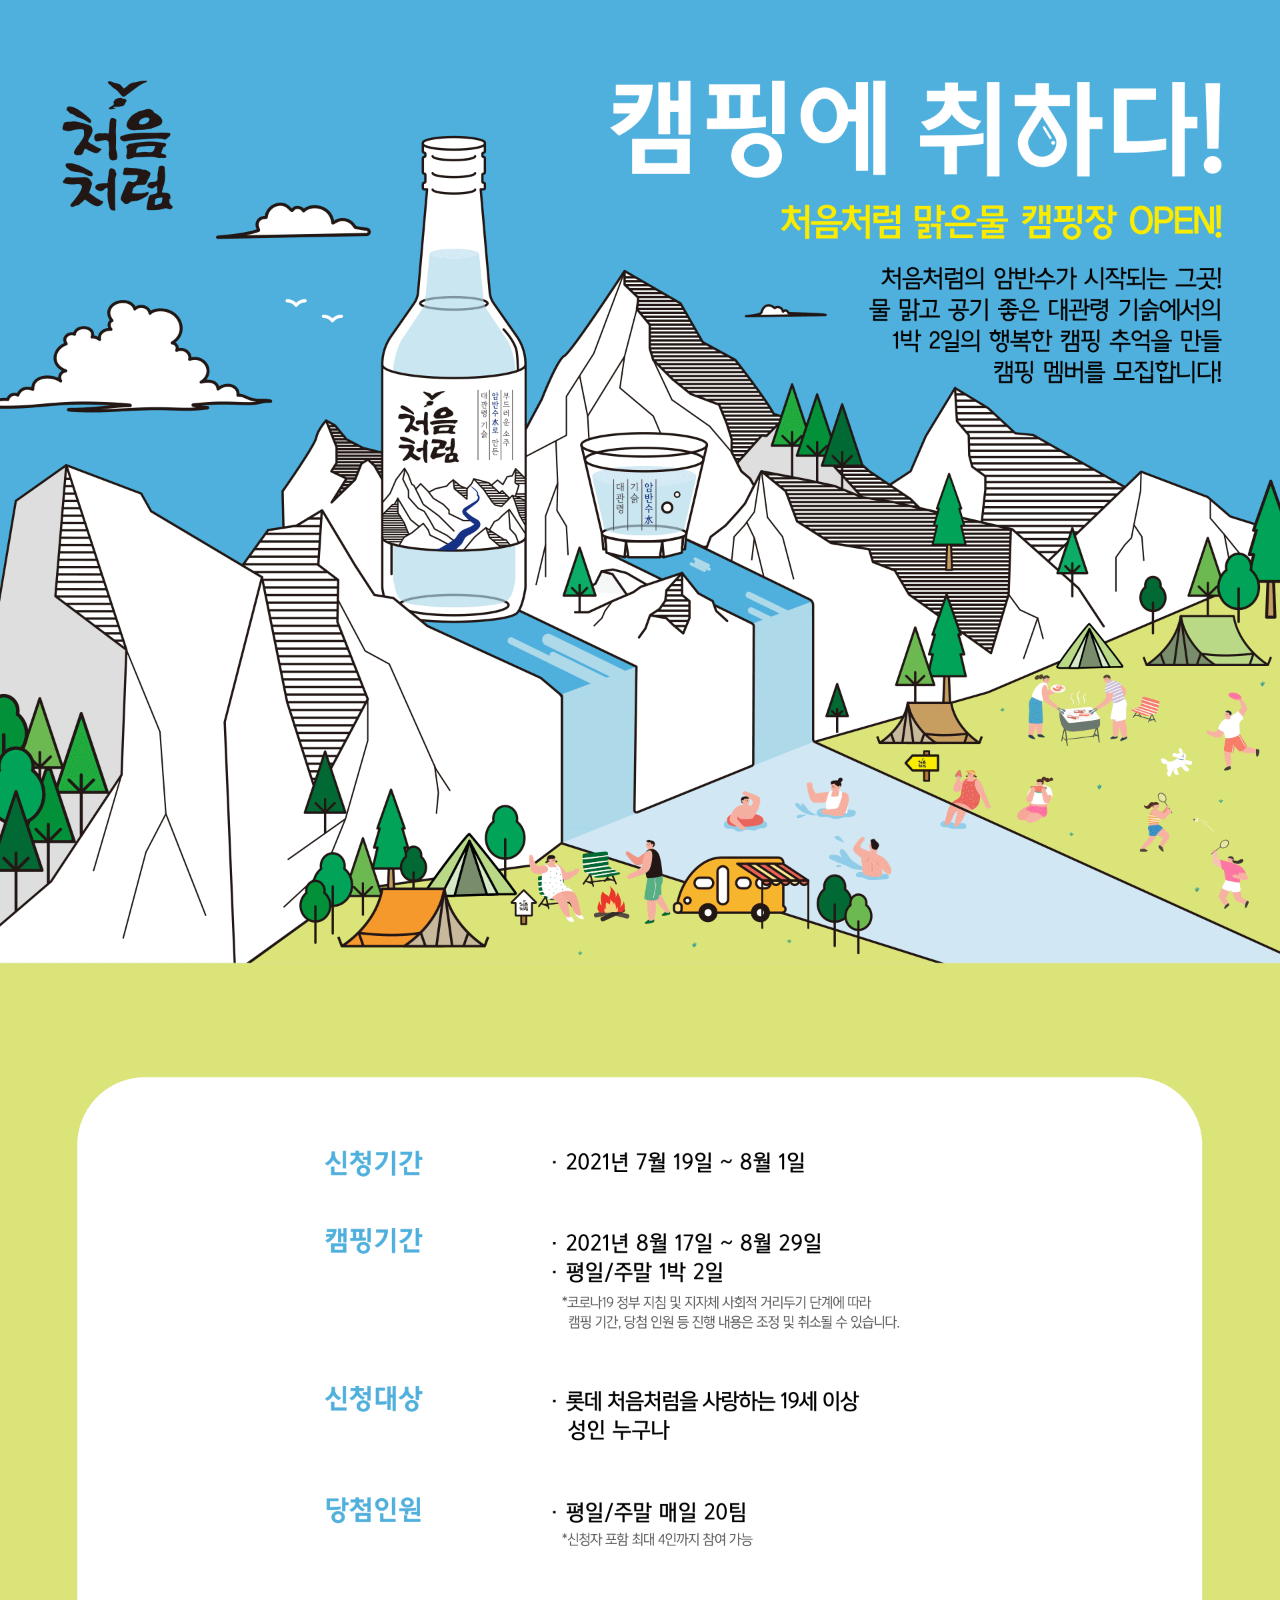
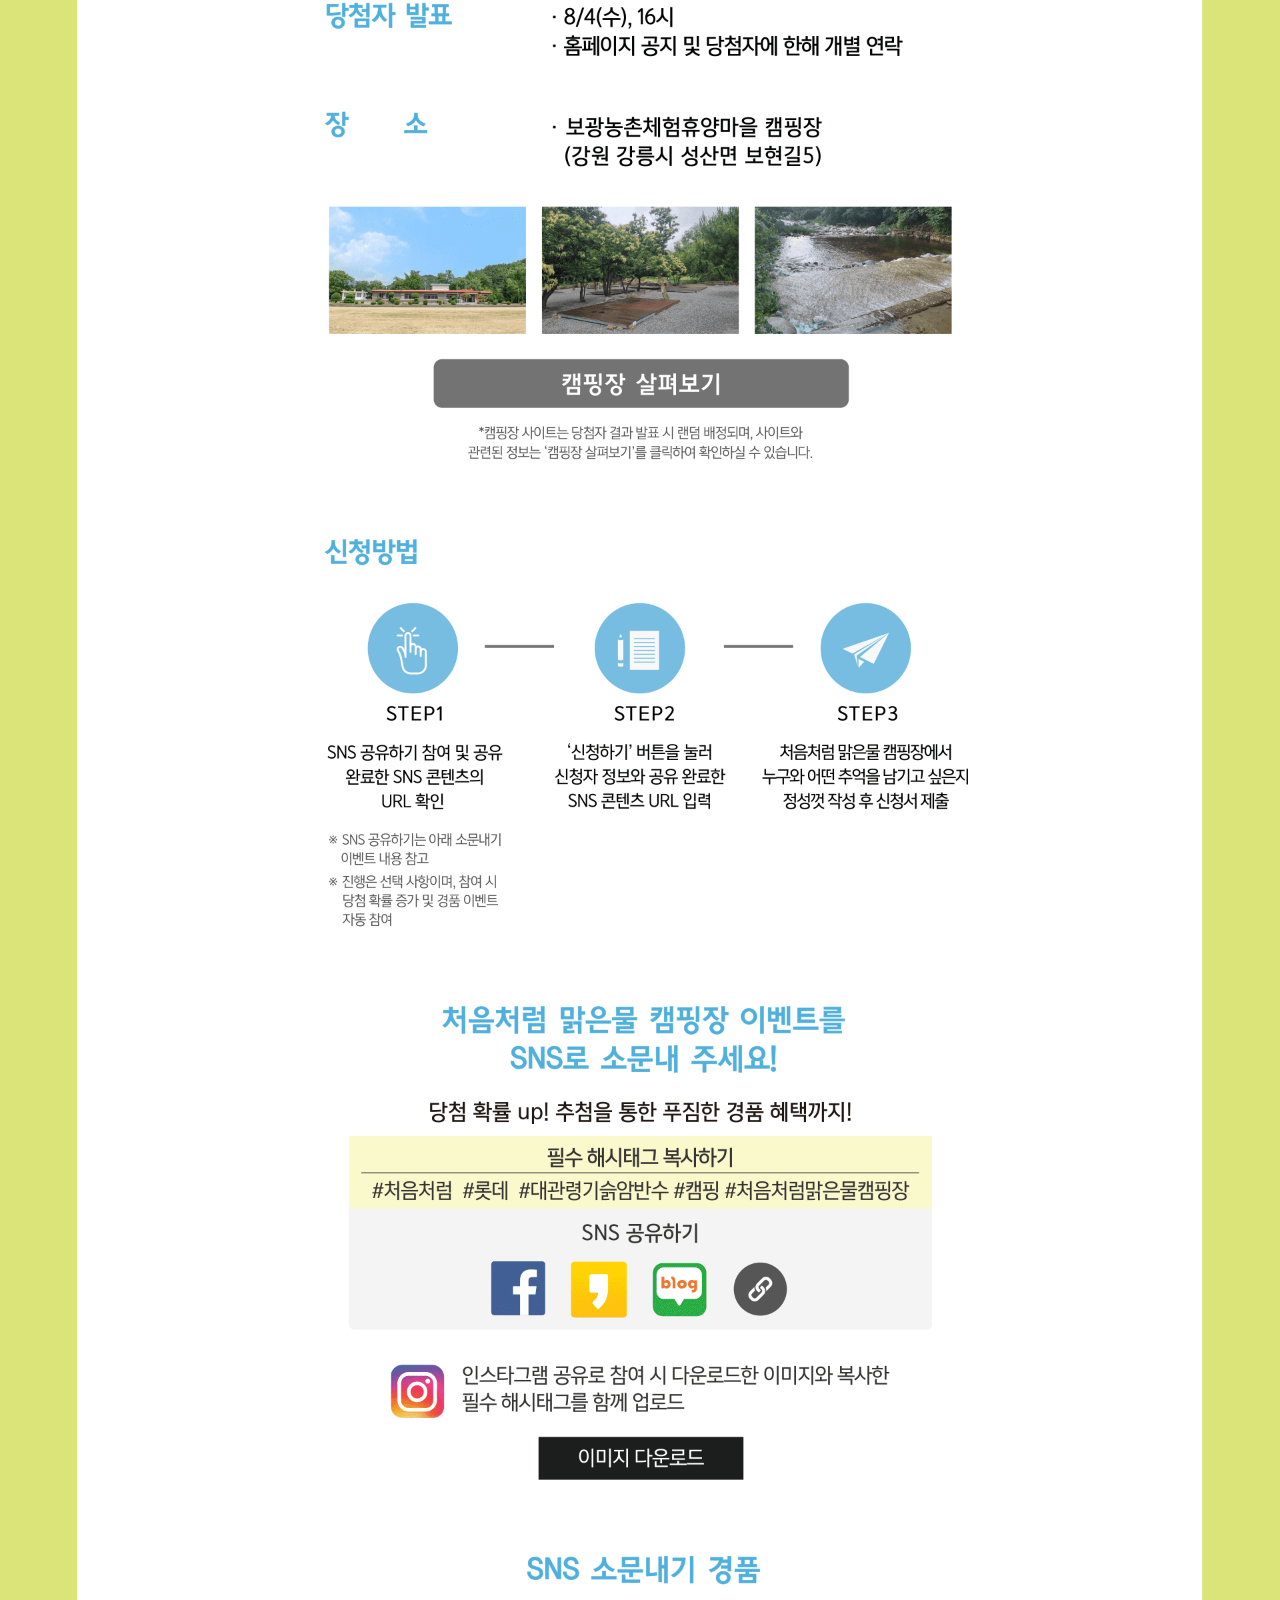
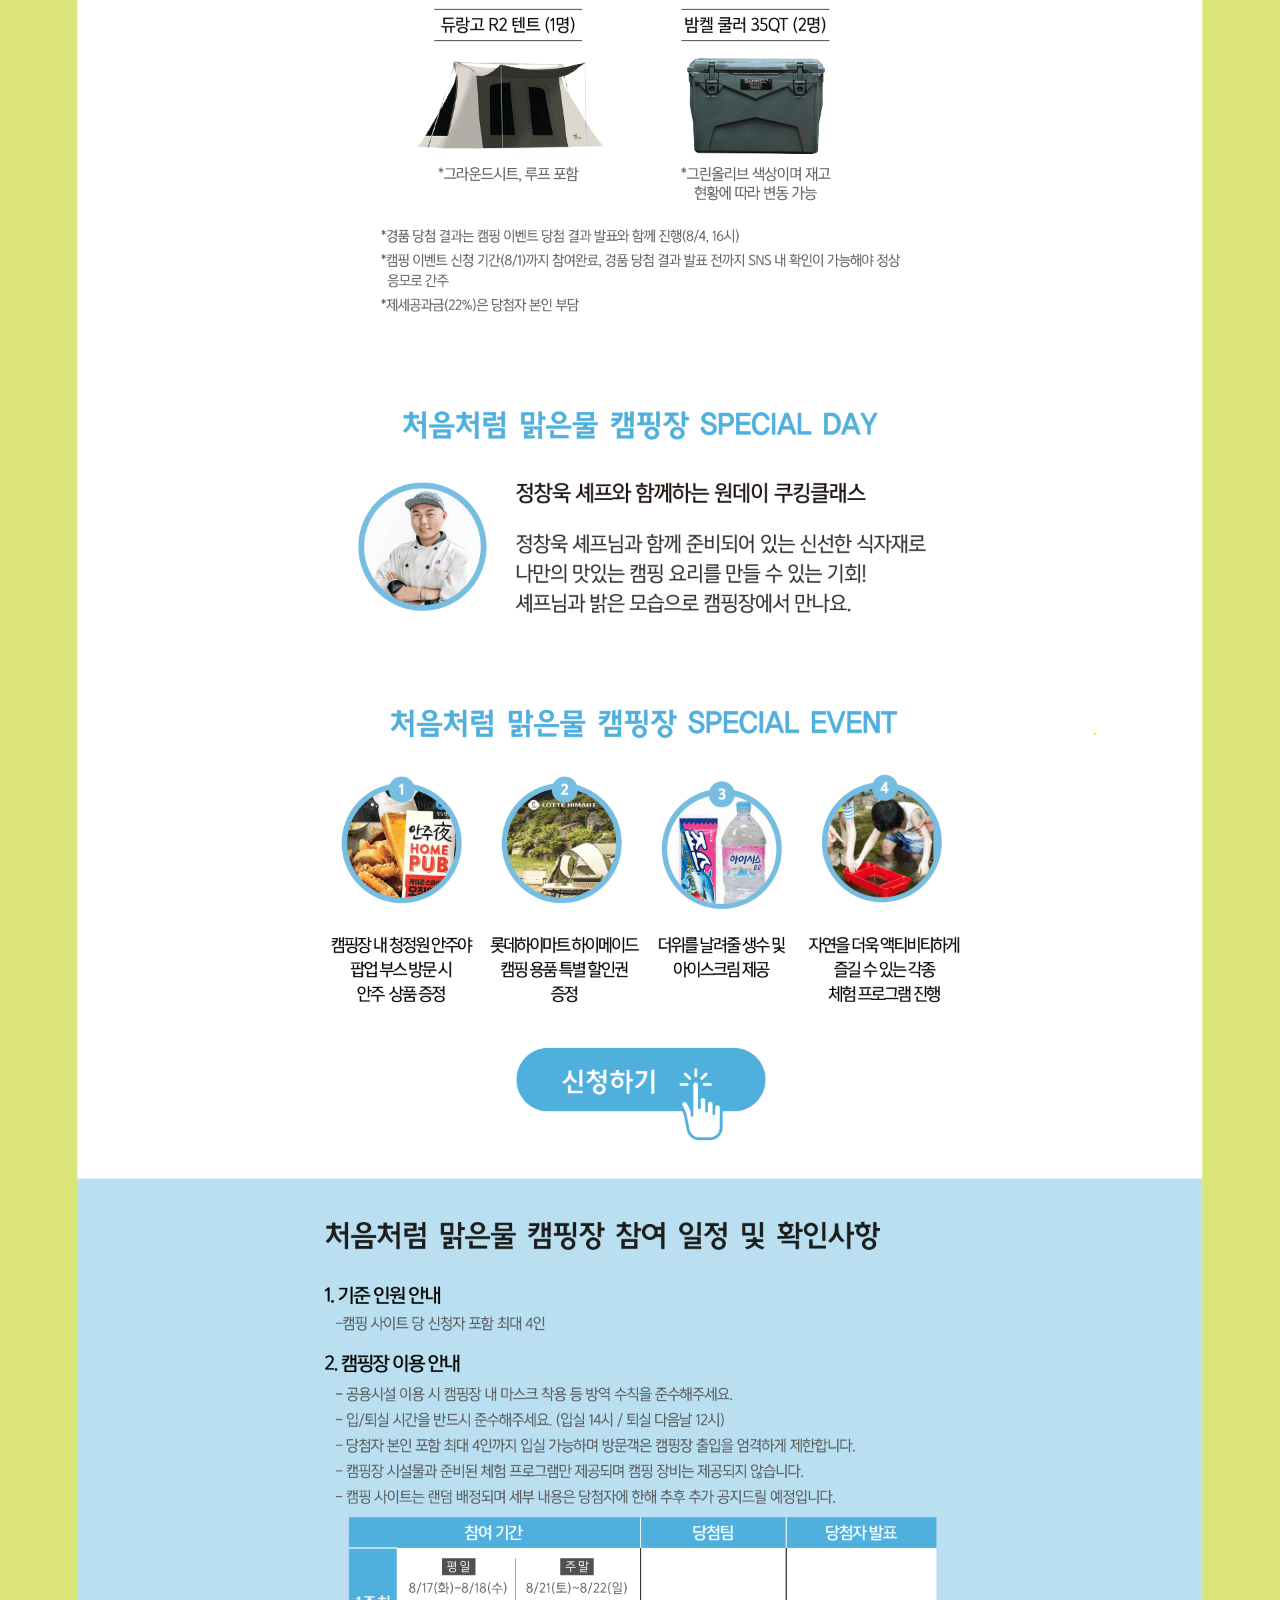
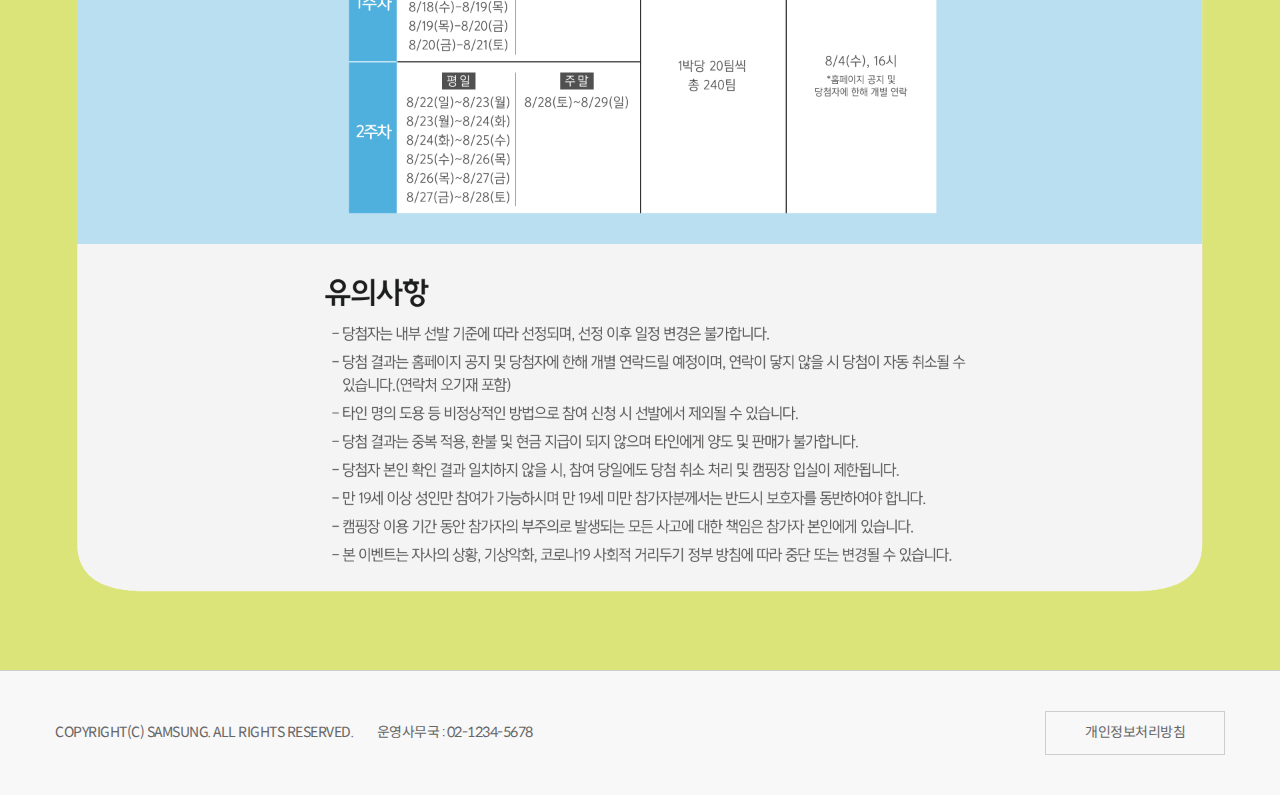
==== views/html/index.html @ e532ee81 "init" ====
<!Doctype html>
<html lang="ko">
    <head>
        <title>처음처럼, 캠핑에 취하다!</title>
        <meta charset="utf-8">
        <meta http-equiv="x-ua-compatible" content="IE=edge">
        <meta name="viewport" content="width=device-width, initial-scale=1.0, maximum-scale=1.0, minimum-scale=1.0, user-scalable=no">
        <meta name="format-detection" content="telephone=no"> <!-- remove phone number style in micrtEdge -->
        <meta name="author" content="univEBIZ-ZOoOe">
        <meta name="keywords" content="처음처럼, 캠핑, 캠핑장">
        <meta name="description" content="처음처럼에서 진행하는 캠핑 프로모션 이벤트">

        <meta property="og:type" content="website">
        <meta property="og:url" content="">
        <meta property="og:site-name" content="" >
        <meta property="og:title" content="처음처럼, 캠핑에 취하다!">
        <meta property="og:description" content="처음처럼에서 진행하는 캠핑 프로모션 이벤트">
        <meta property="og:image" content="../../content/images/share.png">
        <meta property="og:image:width" content="600">
        <meta property="og:image:height" content="315">
        
        <meta name="twitter:card" content="summary">
        <meta name="twitter:site" content="">
        <meta property="twitter:title" content="처음처럼, 캠핑에 취하다!">
        <meta property="twitter:description" content="처음처럼에서 진행하는 캠핑 프로모션 이벤트">
        <meta property="twitter:image" content="../../content/images/share.png">
        
        <link rel="icon" type="image/png" href="../../content/images/favicon.png">
        <link rel="shortcut icon" type="image/png" href="../../content/images/favicon.png">

        <link href="../../content/styles/style.css" rel="stylesheet">
        <link href="../../content/styles/content.css" rel="stylesheet">

        <script src="../../content/scripts/jquery-3.5.1.min.js"></script>
    </head>
    <body>
        <main>
            <figure class="main-vsl-figure mo-hide">
                <img src="../../content/images/main-visual-pc.png" alt="">
            </figure> <!-- //PC visual -->
            <figure class="main-vsl-figure mo-show"><img src="../../content/images/main-visual-mo.png" alt=""></figure> <!-- //Mobile visual -->
            <a href="http://bogwang.kr/" target="_blank" title="캠핑장 살펴보기 (새 창 이동)" class="main-btn__camp"><span class="txt-hidden">캠핑장 살펴보기</span></a> <!-- //캠핑장 살펴보기 버튼 -->
            <div class="main-sharebtn-box">
                <a href="javascript:void(0);" class="main-btn__share-facebook"><span class="txt-hidden">페이스북으로 공유하기</span></a>
                <a href="javascript:void(0);" class="main-btn__share-kakao"><span class="txt-hidden">카카오스토리로 공유하기</span></a>
                <a href="javascript:void(0);" class="main-btn__share-blog"><span class="txt-hidden">블로그로 공유하기</span></a>
                <a href="javascript:void(0);" class="main-btn__share-url"><span class="txt-hidden">url 복사하기</span></a>
            </div> <!-- //공유하기 버튼 -->
            <a href="javascript:void(0);" class="main-btn__download"><span class="txt-hidden">이미지 다운로드</span></a> <!-- //이미지 다운로드 버튼 -->
            <a href="applyForm.html" class="main-btn__apply"><span class="txt-hidden">신청하기</span></a> <!-- //신청하기 버튼 -->
        </main>
        <footer>
            <div class="grid1170">
                <div class="ft-wrap flex-box flex-spc__btw flex-align__cnt">
                    <div class="ft-info-box">
                        <span class="ft-info copyright fs14">COPYRIGHT(C) SAMSUNG. ALL RIGHTS RESERVED.</span>
                        <span class="ft-info fs14">운영사무국 : 02-1234-5678</span>
                    </div>
                    <div class="ft-btn-box">
                        <a href="policy.html" class="ft-btn fs14">개인정보처리방침</a>
                    </div>
                </div>
            </div>
        </footer>
    </body>
</html>
---- content/styles/style.css ----
@charset "utf-8";

/*==============================================

    --------------------------------------------
    * Date  :   2021.07.15
    * Name  :   style.css
    --------------------------------------------

    - css list -

    01. font.css
    02. reset.css
    03. layout.css

==============================================*/

@import "fonts.css";
@import "reset.css";
@import "layout.css";
---- content/styles/content.css ----
@charset "utf-8";

/*============================================================
footer
============================================================*/
footer {
  padding: 2rem 0;
  background-color: #f8f8f9;
  border-top: 1px solid #cecece;
}
.ft-info {
  display: inline-block;
  color: #666;
  vertical-align: middle;
}
.ft-info + .ft-info {
  padding-left: 1rem;
}
.ft-btn {
  display: inline-block;
  padding: 0.7rem 0;
  width: 9rem;
  text-align: center;
  line-height: 1;
  color: #666;
  border: 1px solid #cecece;
}

@media screen and (max-width: 575.98px) {
  .ft-wrap {
    flex-direction: column;
    text-align: center;
  }
  .ft-info-box,
  .ft-btn-box {
    width: 100%;
  }
  .ft-btn-box {
    padding-top: 1rem;
  }
  .ft-btn {
    padding: 1rem 0;
    width: 12rem;
  }
}

/*============================================================
common layout
============================================================*/
.cmn-area {
  padding: 4rem 0;
}

/*============================================================
common button
============================================================*/
.pagelink-btn-area {
  padding: 4rem 0 8rem;
}
.pagelink-btn-area .flex-box {
  justify-content: center;
}
[class^="pagelink-btn__"] {
  overflow: hidden;
  position: relative;
  display: inline-block;
  padding: 1rem 0;
  margin: 0 5px;
  width: 15rem;
  line-height: 1;
  text-align: center;
  border-radius: 4rem;
}
.pagelink-btn__type1 {
  color: #4fb0dd;
  border: 1px solid #4fb0dd;
}
.pagelink-btn__type2 {
  color: #fff;
  background-image: linear-gradient(to right, #4fb0dd, #11c5d7, #48d6bb, #91e196, #dbe479);
}
[class^="pagelink-btn__"]::before {
  content: "";
  position: absolute;
  top: 0;
  left: 0;
  -webkit-transform: translateX(-100%);
  transform: translateX(-100%);
  width: 100%;
  height: 100%;
  background-color: #4fb0dd;
  border-radius: 4rem;
  -webkit-transition: transform 0.75s cubic-bezier(0, 1.01, 0.13, 1.09);
  transition: transform 0.75s cubic-bezier(0, 1.01, 0.13, 1.09);
}
.pagelink-btn-label {
  display: inline-block;
  position: relative;
}
@-webkit-keyframes btnOverLabel {
  0% {
    -webkit-transform: translateX(-20%);
    transform: translateX(-20%);
  }
  50% {
    -webkit-transform: translateX(10%);
    transform: translateX(10%);
  }
  100% {
    -webkit-transform: translateX(0);
    transform: translateX(0);
  }
}
@keyframes btnOverLabel {
  0% {
    -webkit-transform: translateX(-20%);
    transform: translateX(-20%);
  }
  50% {
    -webkit-transform: translateX(10%);
    transform: translateX(10%);
  }
  100% {
    -webkit-transform: translateX(0);
    transform: translateX(0);
  }
}

@media screen and (min-width: 1376px) {
  [class^="pagelink-btn__"]:hover::before {
    -webkit-transform: translateX(0);
    transform: translateX(0);
  }
  [class^="pagelink-btn__"]:hover .pagelink-btn-label {
    -webkit-animation: btnOverLabel 0.5s linear;
    animation: btnOverLabel 0.5s linear;
    color: #fff;
  }
}
@media screen and (max-width: 575.98px) {
  .pagelink-btn-area .flex-box {
    justify-content: space-between;
  }
  [class^="pagelink-btn__"] {
    padding: 1.5rem 0;
    margin: 0;
    width: 49%;
  }
}

/*============================================================
common form
============================================================*/
/* common form layout
============================================================*/
.cmn-form-area {
  position: relative;
  padding: 4rem 0;
}
.cmn-form-wrap__col {
  display: flex;
  flex-wrap: wrap;
}
.cmn-form-tit {
  font-weight: 700;
}
.cmn-form-tit-idx {
  display: inline-block;
  padding: 5px 0.75rem 0 0;
  vertical-align: top;
}
.cmn-form-wrap__row .cmn-form-tit {
  padding-bottom: 2rem;
}
.cmn-form-wrap__col .cmn-form-tit {
  width: 10rem;
}
.cmn-form-wrap__col .cmn-form-field {
  width: calc(100% - 10rem);
}
.cmn-form-row {
  display: flex;
  flex-wrap: wrap;
  justify-content: space-between;
}
.cmn-form-row + .cmn-form-row {
  padding-top: 2rem;
}
.cmn-form-row .col1 {
  width: 100%;
}
.cmn-form-row .col2 {
  width: 48%;
}
.cmn-form-label {
  display: block;
  padding-bottom: 0.75rem;
  font-weight: 100;
  cursor: auto;
}
/* common form element
============================================================*/
.cmn-form-el-box {
  position: relative;
}
.cmn-form-el-box + .cmn-form-el-box {
  padding-top: 0.5rem;
}
.cmn-form-el {
  display: block;
  width: 100%;
  font-weight: 100;
  background-color: #f1f1f4;
  border: 1px solid #f1f1f4;
}
.cmn-form-el::placeholder {
  color: #999;
}
.cmn-form-el.has-formbtn {
  width: calc(100% - 9.5rem);
}
.cmn-form-btn {
  width: 9rem;
  height: 3rem;
  color: #fff;
  background-color: #999;
}
/* common form style
============================================================*/
.cmn-input-txt,
.cmn-input-pw {
  padding: 0 1rem;
  height: 3rem;
  line-height: 3rem;
}
.cmn-input-txt.added {
  margin-left: 1rem;
  width: 50%;
}
.cmn-select {
  padding: 0 4.5rem 0 1rem;
  height: 3rem;
  line-height: 3rem;
  background-repeat: no-repeat;
  background-position: center right 1.5rem;
  background-image: url("../images/form-select-arw.png");
  background-size: 0.5rem;
}
.cmn-select option {
  font-weight: 100;
}
.cmn-txtarea-box {
  position: relative;
}
.cmn-txtarea {
  padding: 1rem;
  height: 10rem;
}
.cmn-txtarea-counter {
  position: absolute;
  top: -2rem;
  right: 0;
  color: #666;
}
.cmn-term-box {
  overflow-y: scroll;
  padding: 1.5rem 2rem;
  height: 10rem;
  font-weight: 100;
  color: #666;
  background-color: #f2f3f4;
}
[class^="cmn-input-chk__"] {
  position: relative;
}
[class^="cmn-input-chk__"] input[type="checkbox"],
[class^="cmn-input-chk__"] input[type="radio"] {
  overflow: hidden;
  position: absolute;
  margin: -1px;
  width: 1px;
  height: 1px;
  clip: rect(0 0 0 0);
}
[class^="cmn-input-chk__"] label {
  display: inline-block;
  position: relative;
  font-weight: 100;
  padding-left: 2.25rem;
  cursor: pointer;
}
[class^="cmn-input-chk__"] label::before {
  content: "";
  position: absolute;
  left: 0;
  width: 1.5rem;
  height: 1.5rem;
  background-repeat: no-repeat;
  background-position: center;
  background-size: 100%;
}
.cmn-input-chk__rect label::before {
  top: -0.35rem;
  border: 2px solid #999;
  border-radius: 4px;
  -webkit-ransition: transform 0.25s cubic-bezier(0.15, 1.05, 0.54, 1.1);
  transition: transform 0.25s cubic-bezier(0.15, 1.05, 0.54, 1.1);
}
.cmn-input-chk__rect input:checked + label {
  color: #4fb0dd;
}
.cmn-input-chk__rect input:checked + label::before {
  top: -0.5rem;
  width: 0.75rem;
  height: 1.5rem;
  border-top: 0;
  border-left: 0;
  border-color: #4fb0dd;
  border-radius: 0;
  -webkit-transform: rotate(40deg);
  -webkit-transform-origin: 100% 100%;
  -webkit-backface-visibility: hidden;
  transform: rotate(40deg);
  transform-origin: 100% 100%;
  backface-visibility: hidden;
}
.cmn-input-chk__circ label::before {
  top: 50%;
  -webkit-transform: translateY(-50%);
  transform: translateY(-50%);
  background-image: url("../images/form-check-ico.png");
  background-color: #9ea1a2;
  border-radius: 100%;
}
.cmn-input-chk__circ input:checked + label::before {
  background-color: #4fb0dd;
}
.cmn-radio-btn-box {
  display: flex;
  flex-wrap: wrap;
  justify-content: space-between;
}
.cmn-radio-btn {
  position: relative;
}
.cmn-radio-btn input[type="radio"] {
  overflow: hidden;
  position: absolute;
  margin: -1px;
  width: 1px;
  height: 1px;
  clip: rect(0 0 0 0);
}
.cmn-radio-btn label {
  display: block;
  padding: 0.75rem 0;
  text-align: center;
  color: #fff;
  background-color: #999;
}
.cmn-radio-btn input[type="radio"]:checked + label {
  background-color: #4fb0dd;
}

@media screen and (max-width: 575.98px) {
  .cmn-form-wrap__col .cmn-form-tit {
    width: 100%;
  }
  .cmn-form-wrap__col .cmn-form-field {
    padding-top: 2rem;
    width: 100%;
  }
  .cmn-form-row > [class^="col"] {
    width: 100%;
  }
  .cmn-form-row > [class^="col"] + [class^="col"] {
    padding-top: 2rem;
  }
  .cmn-form-btn {
    height: 4.5rem;
  }
  .cmn-input-txt,
  .cmn-input-pw {
    height: 4.5rem;
    line-height: 4.5rem;
  }
  [class^="cmn-input-chk__"].added {
    width: 40%;
  }
  .cmn-input-txt.added {
    margin-left: 0;
    width: 60%;
  }
  .cmn-select {
    height: 4.5rem;
    line-height: 4.5rem;
    background-size: 1rem;
  }
  .cmn-input-chk-list li + li {
    padding-top: 2rem;
  }
  [class^="cmn-input-chk__"] label {
    padding-left: 3rem;
  }
  [class^="cmn-input-chk__"] label::before {
    width: 2rem;
    height: 2rem;
  }
  .cmn-radio-btn label {
    padding: 1.5rem 0;
  }
}

/*============================================================
content
============================================================*/
/* main
============================================================*/
main {
  position: relative;
}
[class^="main-btn__"] {
  position: absolute;
  display: block;
  /* background-color: rgba(255, 0, 0, 0.5); */
}
[class^="main-btn__share-"] {
  top: 52.31%;
  width: 4.16%;
  height: 1.02%;
}
.main-btn__camp {
  top: 35.8%;
  left: 33.85%;
  width: 32.45%;
  height: 0.89%;
}
.main-btn__share-facebook {
  left: 38.38%;
}
.main-btn__share-kakao {
  left: 44.63%;
}
.main-btn__share-blog {
  left: 51%;
}
.main-btn__share-url {
  left: 57.3%;
}
.main-btn__download {
  top: 55.5%;
  left: 42%;
  width: 16%;
  height: 0.8%;
}
.main-btn__apply {
  top: 77.65%;
  left: 40.36%;
  width: 19.43%;
  height: 1.16%;
}

@media screen and (max-width: 575.98px) {
  [class^="main-btn__share-"] {
    top: 47.35%;
    width: 5.8%;
    height: 0.55%;
  }
  .main-btn__camp {
    top: 33.2%;
    left: 25.85%;
    width: 48.75%;
    height: 0.55%;
  }
  .main-btn__share-facebook {
    left: 34.38%;
  }
  .main-btn__share-kakao {
    left: 43%;
  }
  .main-btn__share-blog {
    left: 51.35%;
  }
  .main-btn__share-url {
    left: 60%;
  }
  .main-btn__download {
    top: 49.13%;
    left: 35%;
    width: 30.5%;
    height: 0.6%;
  }
  .main-btn__apply {
    top: 73.85%;
    left: 28.36%;
    width: 43.8%;
    height: 1.1%;
  }
}

/*============================================================
apply
============================================================*/
.form-hd {
  position: relative;
  display: table;
  width: 100%;
  height: 31rem;
  color: #fff;
  background: url("../images/form-header-background.png") no-repeat center top;
  background-size: cover;
}
.form-hd-row {
  display: table-row;
}
.form-hd-cont {
  display: table-cell;
  vertical-align: middle;
}
.form-hd-tit {
  padding-top: 1rem;
  font-size: 3.5rem;
}
.form-hd-txt {
  padding-top: 1.5rem;
  font-size: 1.5rem;
  line-height: 1.4;
}

.form-select-shop .cmn-radio-btn-box {
  justify-content: flex-start;
}
.form-select-shop .cmn-radio-btn {
  margin: 3px 0.6% 3px 0;
  width: 24.5%;
}
.form-select-shop .cmn-radio-btn:nth-child(4n),
.form-select-shop .cmn-radio-btn:last-child {
  margin-right: 0;
}
.form-select-shop :disabled + label {
  color: #666;
  cursor: auto;
}
.form-select-shop :disabled + label .label {
  display: inline-block;
  padding: 7px 0 5px;
  margin-right: 5px;
  width: 2.5rem;
  line-height: 1;
  color: #f1f1f4;
  background-color: #666;
  border-radius: 3px;
  vertical-align: top;
}

@media screen and (max-width: 991.98px) {
  .form-select-shop label {
    height: 100%;
  }
}
@media screen and (max-width: 575.98px) {
  .form-select-shop .cmn-radio-btn {
    margin-right: 2%;
    width: 49%;
  }
  .form-select-shop .cmn-radio-btn:nth-child(4n) {
    margin-right: 2%;
  }
  .form-select-shop .cmn-radio-btn:nth-child(2n) {
    margin-right: 0;
  }
  .form-select-shop :disabled + label .label {
    width: 3.5rem;
  }
}
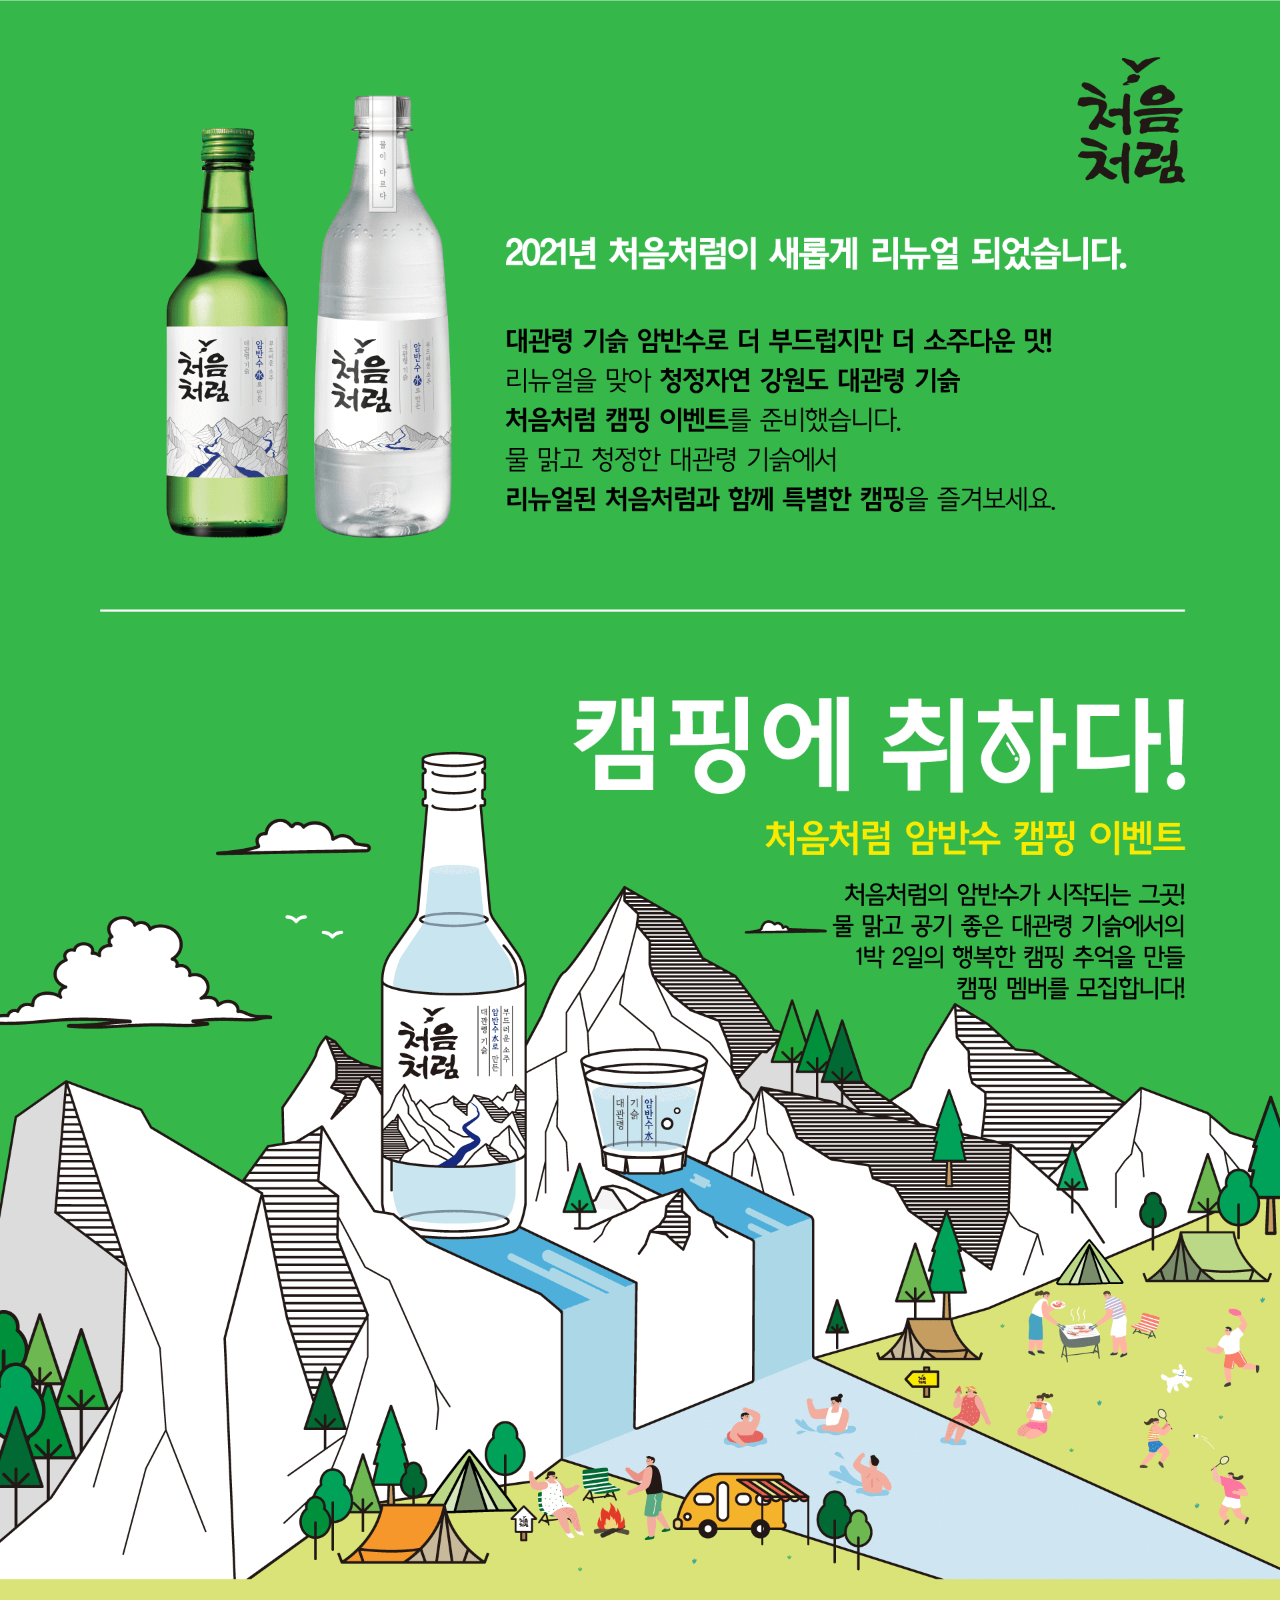
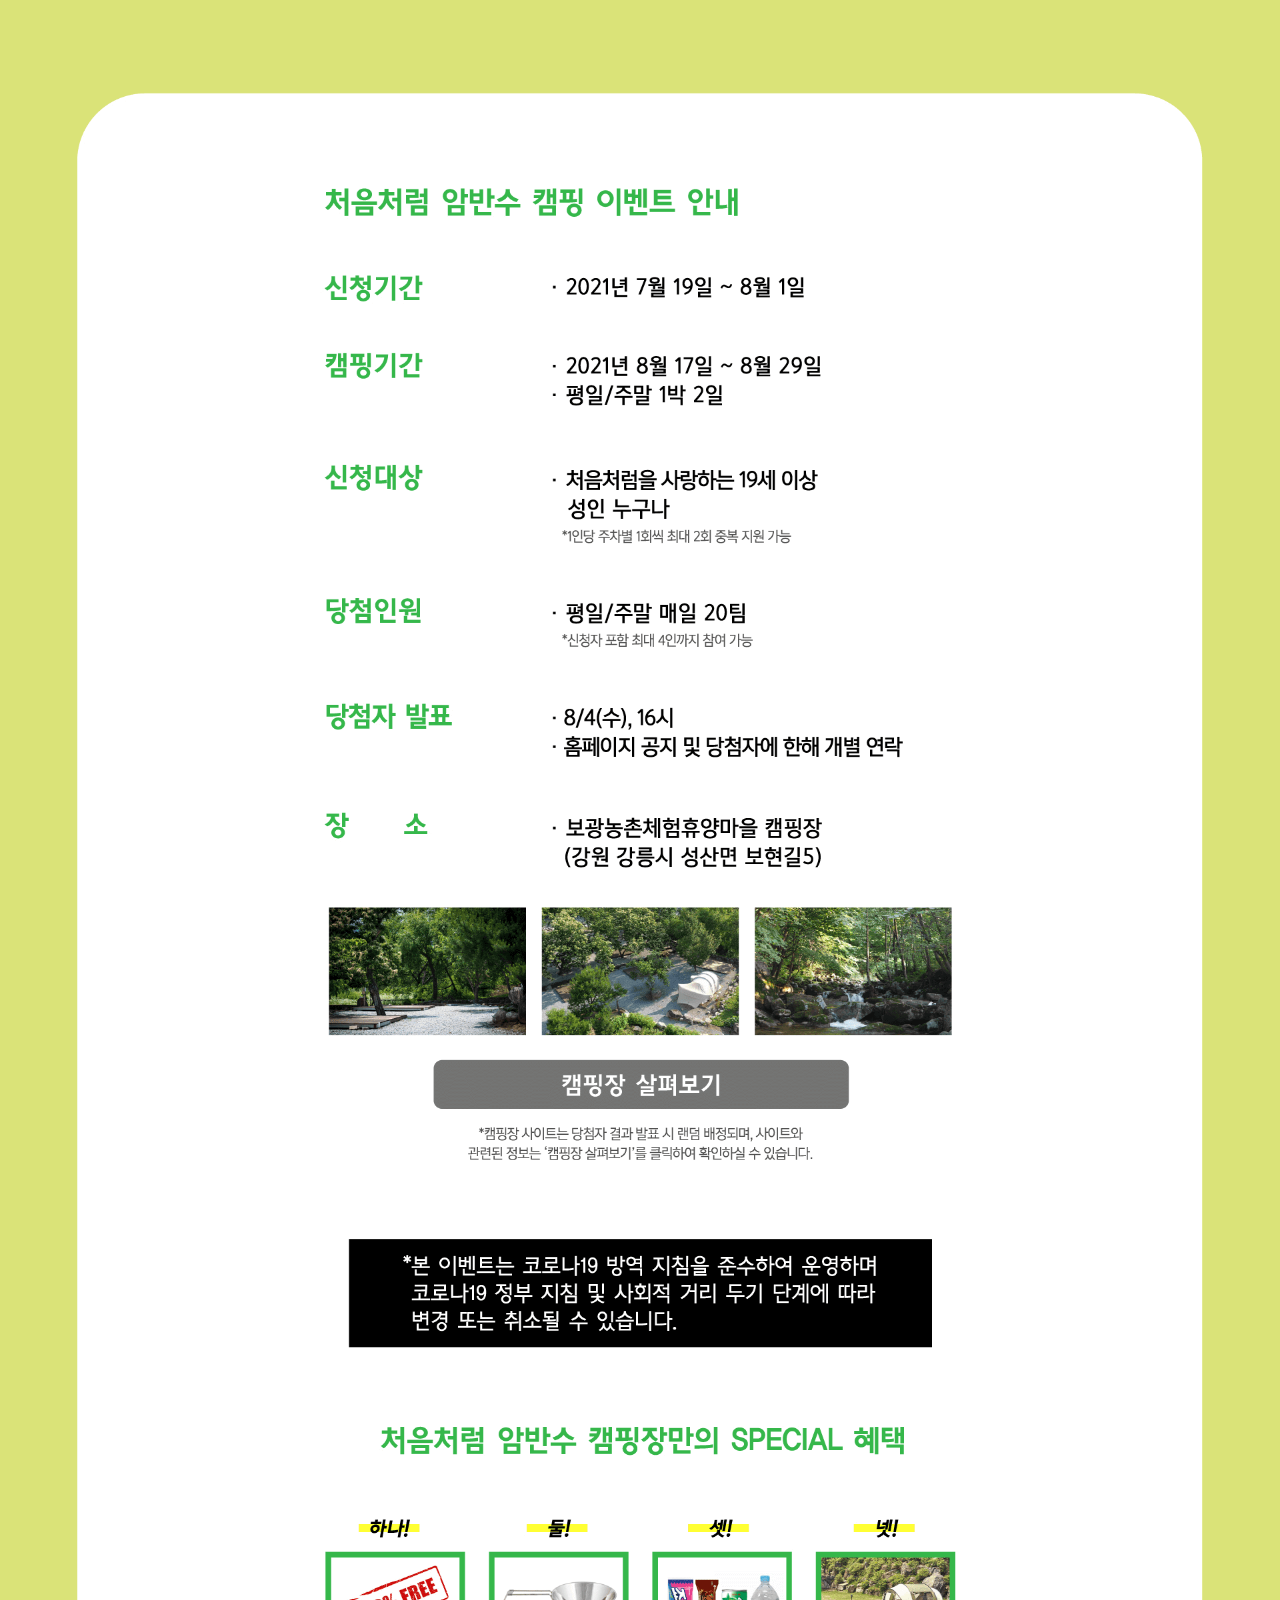
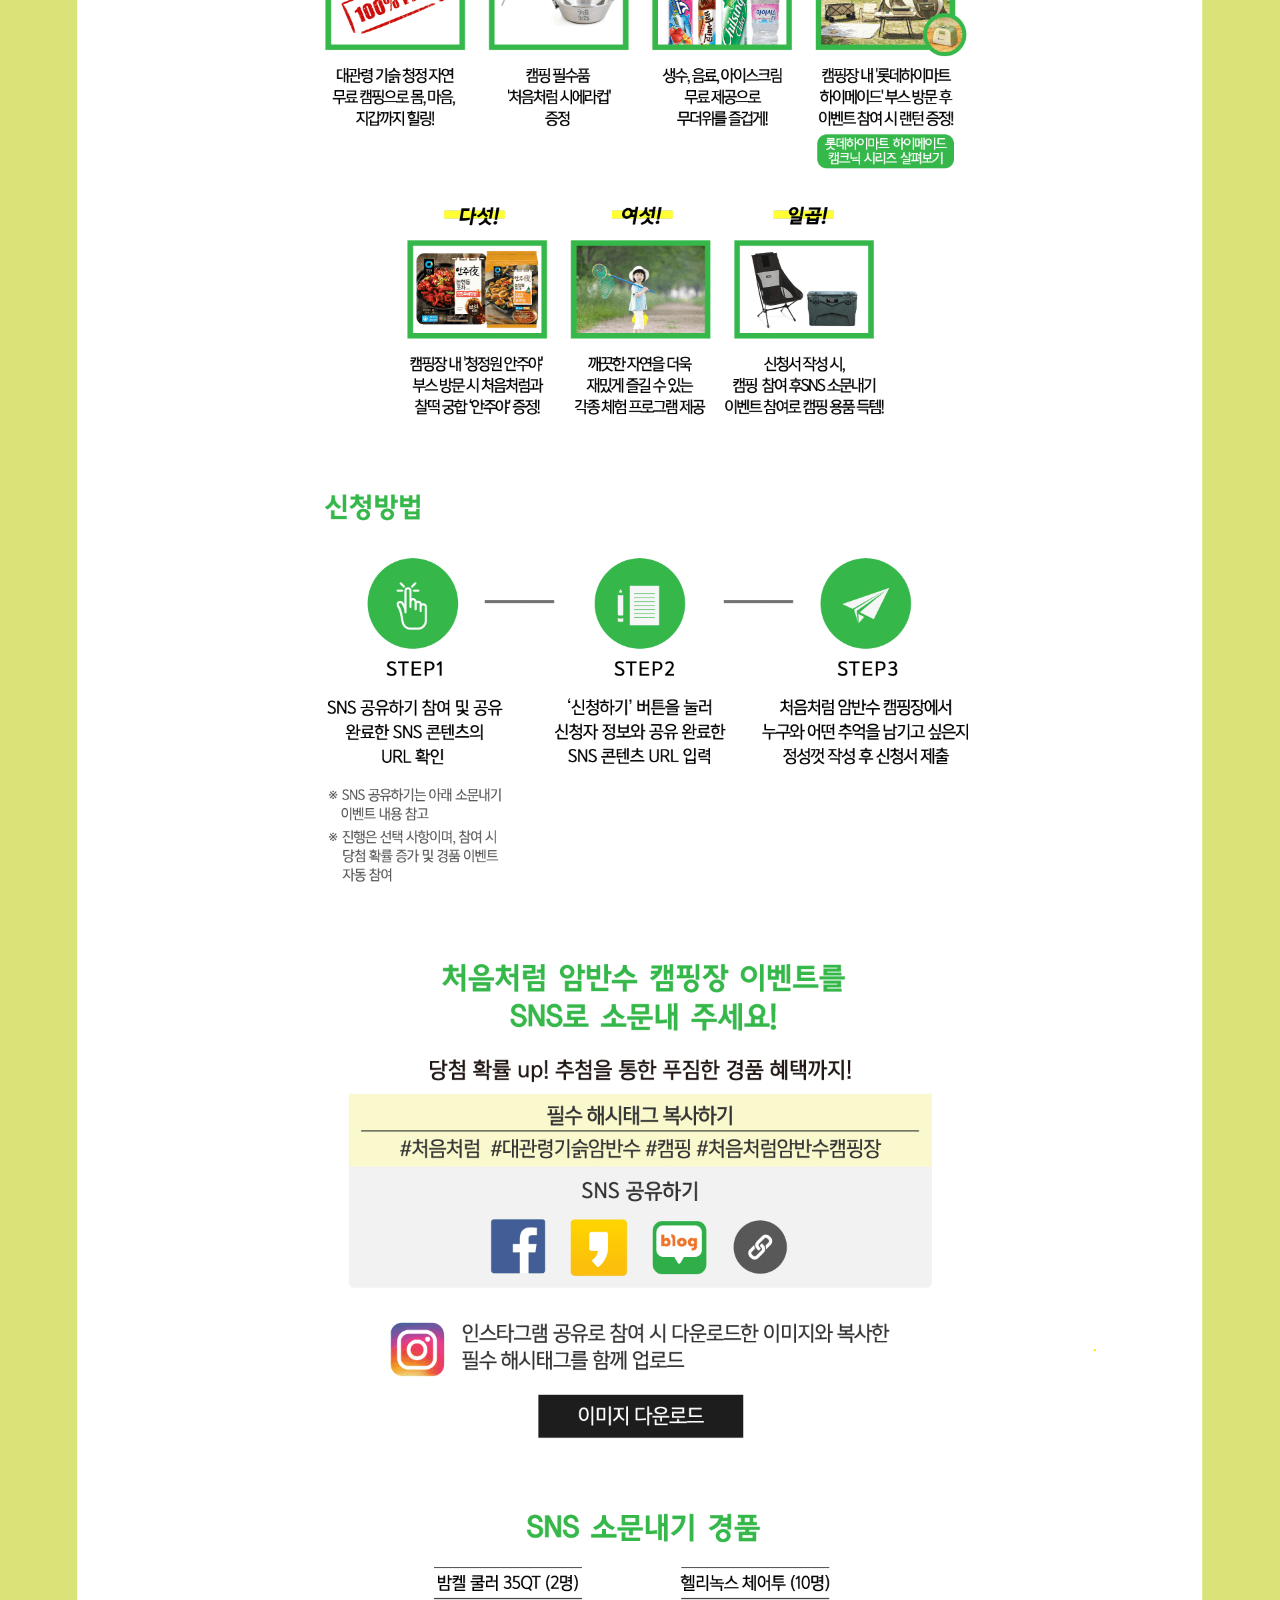
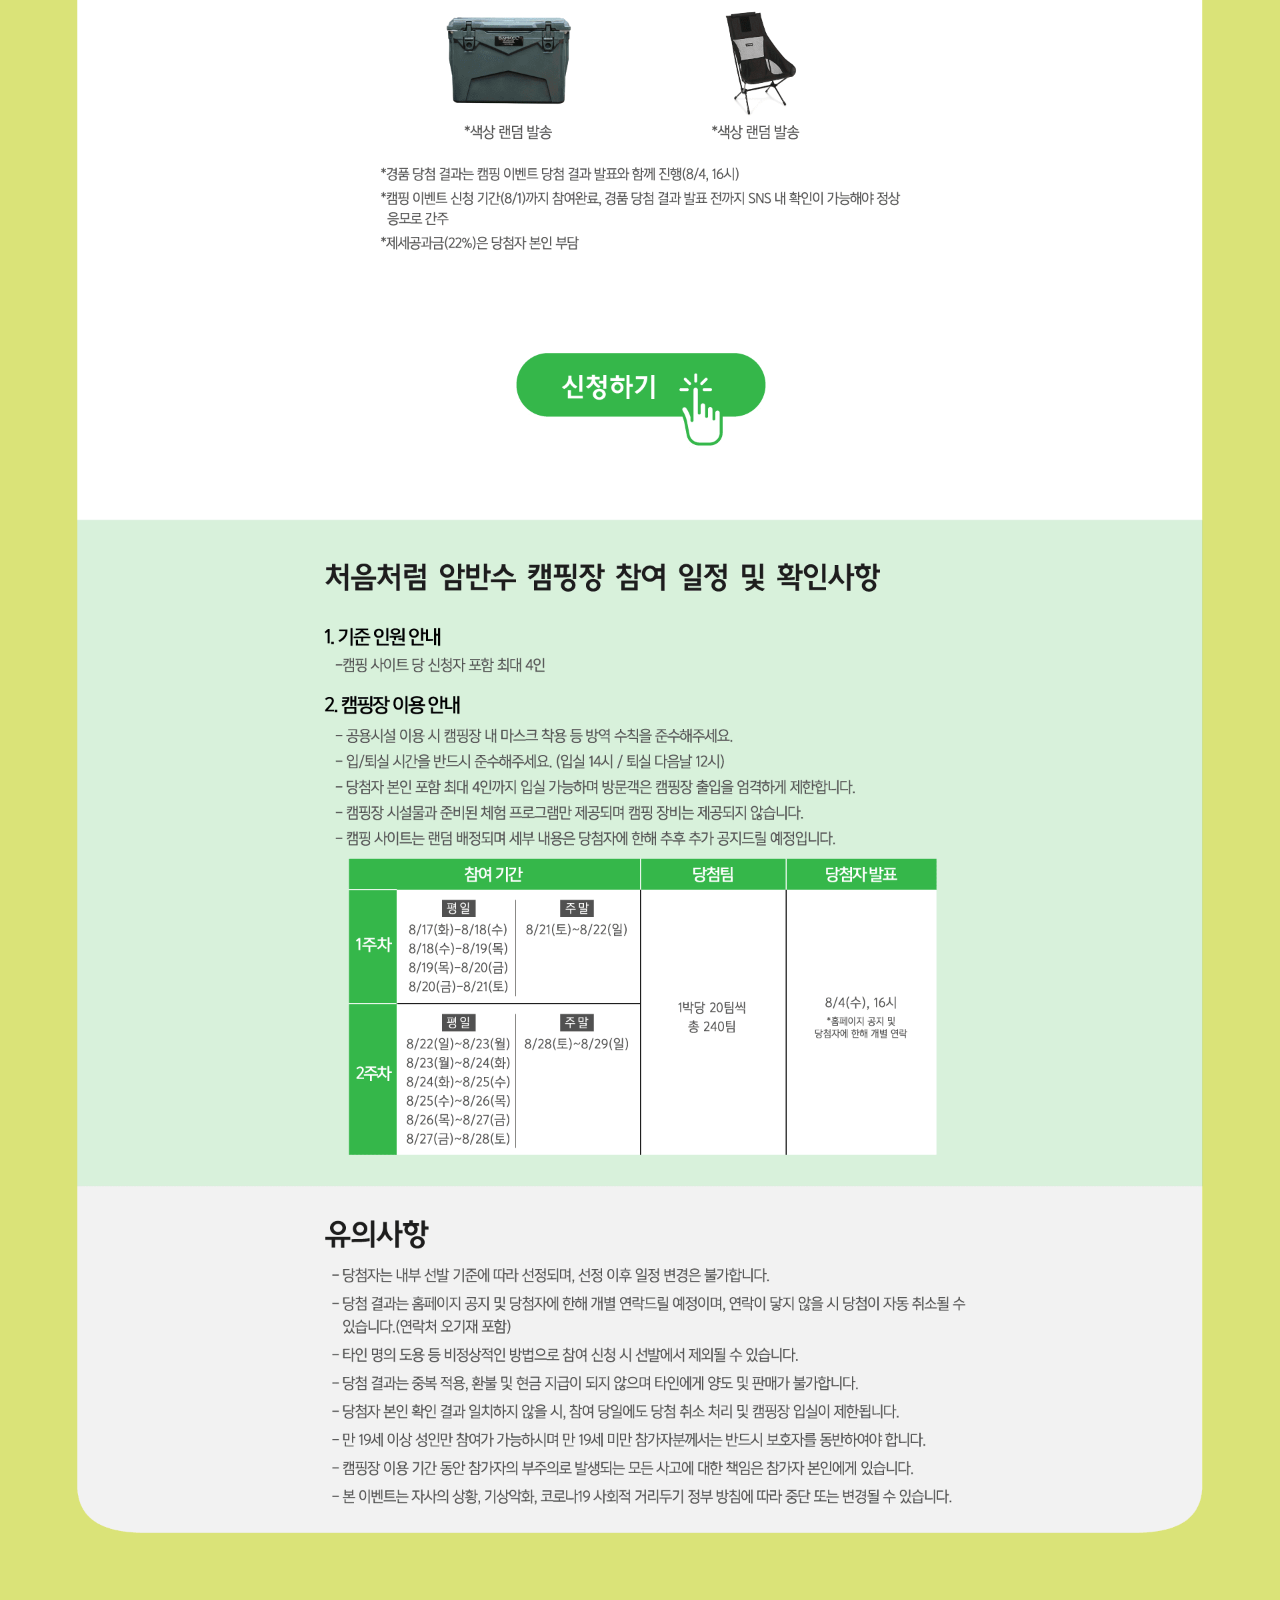
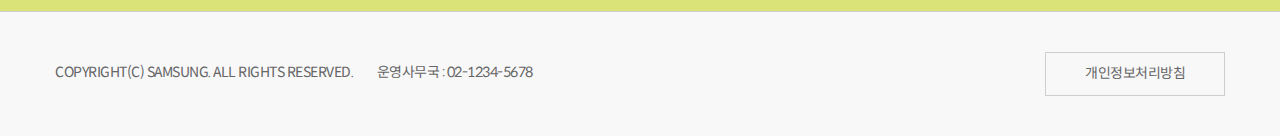
==== commit 8824b736: "css 이미지 교체" ====
--- a/views/html/index.html
+++ b/views/html/index.html
@@ -40,6 +40,8 @@
             </figure> <!-- //PC visual -->
             <figure class="main-vsl-figure mo-show"><img src="../../content/images/main-visual-mo.png" alt=""></figure> <!-- //Mobile visual -->
             <a href="http://bogwang.kr/" target="_blank" title="캠핑장 살펴보기 (새 창 이동)" class="main-btn__camp"><span class="txt-hidden">캠핑장 살펴보기</span></a> <!-- //캠핑장 살펴보기 버튼 -->
+            <a href="http://www.e-himart.co.kr/app/displayPlan/listPlanDetail?spdpNo=7791&stonType=PC" target="_blank" title="롯데마트 하이메이드 캠크닉 시리즈 살펴보기 (새 창 이동)" class="main-btn__camcnic"><span class="txt-hidden">롯데마트 하이메이드 캠크닉 시리즈 살펴보기</span></a> <!-- //롯데마트 하이메이드 캠크닉 시리즈 살펴보기 버튼 (0719 zoe 추가) -->
+            <a href="javascript:void(0);" class="main-btn__hashtag"><span class="txt-hidden">필수 해시태그 복사하기</span></a> <!-- //해시태그 복사하기 버튼 -->
             <div class="main-sharebtn-box">
                 <a href="javascript:void(0);" class="main-btn__share-facebook"><span class="txt-hidden">페이스북으로 공유하기</span></a>
                 <a href="javascript:void(0);" class="main-btn__share-kakao"><span class="txt-hidden">카카오스토리로 공유하기</span></a>
--- a/content/styles/content.css
+++ b/content/styles/content.css
@@ -72,12 +72,12 @@
   border-radius: 4rem;
 }
 .pagelink-btn__type1 {
-  color: #4fb0dd;
-  border: 1px solid #4fb0dd;
+  color: #35b74a;
+  border: 1px solid #35b74a;
 }
 .pagelink-btn__type2 {
   color: #fff;
-  background-image: linear-gradient(to right, #4fb0dd, #11c5d7, #48d6bb, #91e196, #dbe479);
+  background-image: linear-gradient(to right, #35b74a, #6dc350, #96ce5a, #bad968, #dbe479);
 }
 [class^="pagelink-btn__"]::before {
   content: "";
@@ -88,7 +88,7 @@
   transform: translateX(-100%);
   width: 100%;
   height: 100%;
-  background-color: #4fb0dd;
+  background-color: #35b74a;
   border-radius: 4rem;
   -webkit-transition: transform 0.75s cubic-bezier(0, 1.01, 0.13, 1.09);
   transition: transform 0.75s cubic-bezier(0, 1.01, 0.13, 1.09);
@@ -307,7 +307,7 @@
   transition: transform 0.25s cubic-bezier(0.15, 1.05, 0.54, 1.1);
 }
 .cmn-input-chk__rect input:checked + label {
-  color: #4fb0dd;
+  color: #35b74a;
 }
 .cmn-input-chk__rect input:checked + label::before {
   top: -0.5rem;
@@ -315,7 +315,7 @@
   height: 1.5rem;
   border-top: 0;
   border-left: 0;
-  border-color: #4fb0dd;
+  border-color: #35b74a;
   border-radius: 0;
   -webkit-transform: rotate(40deg);
   -webkit-transform-origin: 100% 100%;
@@ -333,7 +333,7 @@
   border-radius: 100%;
 }
 .cmn-input-chk__circ input:checked + label::before {
-  background-color: #4fb0dd;
+  background-color: #35b74a;
 }
 .cmn-radio-btn-box {
   display: flex;
@@ -359,7 +359,7 @@
   background-color: #999;
 }
 .cmn-radio-btn input[type="radio"]:checked + label {
-  background-color: #4fb0dd;
+  background-color: #35b74a;
 }
 
 @media screen and (max-width: 575.98px) {
@@ -425,15 +425,27 @@
   /* background-color: rgba(255, 0, 0, 0.5); */
 }
 [class^="main-btn__share-"] {
-  top: 52.31%;
-  width: 4.16%;
-  height: 1.02%;
+  top: 68.9%;
+  width: 4.2%;
+  height: 0.9%;
 }
 .main-btn__camp {
-  top: 35.8%;
+  top: 41.5%;
   left: 33.85%;
   width: 32.45%;
-  height: 0.89%;
+  height: 0.8%;
+}
+.main-btn__camcnic { /* 0719 zoe 추가 */
+  top: 52%;
+  left: 63.85%;
+  width: 10.75%;
+  height: 0.55%;
+}
+.main-btn__hashtag {
+  top: 66.95%;
+  left: 27.35%;
+  width: 45.45%;
+  height: 1.25%;
 }
 .main-btn__share-facebook {
   left: 38.38%;
@@ -448,30 +460,41 @@
   left: 57.3%;
 }
 .main-btn__download {
-  top: 55.5%;
+  top: 71.65%;
   left: 42%;
   width: 16%;
-  height: 0.8%;
+  height: 0.7%;
 }
 .main-btn__apply {
-  top: 77.65%;
+  top: 80.35%;
   left: 40.36%;
   width: 19.43%;
-  height: 1.16%;
+  height: 1%;
 }
 
 @media screen and (max-width: 575.98px) {
   [class^="main-btn__share-"] {
-    top: 47.35%;
+    top: 66.25%;
     width: 5.8%;
     height: 0.55%;
   }
   .main-btn__camp {
-    top: 33.2%;
+    top: 35.3%;
     left: 25.85%;
     width: 48.75%;
     height: 0.55%;
   }
+  .main-btn__camcnic { /* 0719 zoe 추가 */
+    top: 47.35%;
+    left: 54.85%;
+    width: 21.75%;
+  }
+  .main-btn__hashtag {
+    top: 65%;
+    left: 18.8%;
+    width: 62.5%;
+    height: 0.85%;
+  }
   .main-btn__share-facebook {
     left: 34.38%;
   }
@@ -485,13 +508,13 @@
     left: 60%;
   }
   .main-btn__download {
-    top: 49.13%;
+    top: 67.9%;
     left: 35%;
     width: 30.5%;
     height: 0.6%;
   }
   .main-btn__apply {
-    top: 73.85%;
+    top: 75.4%;
     left: 28.36%;
     width: 43.8%;
     height: 1.1%;
